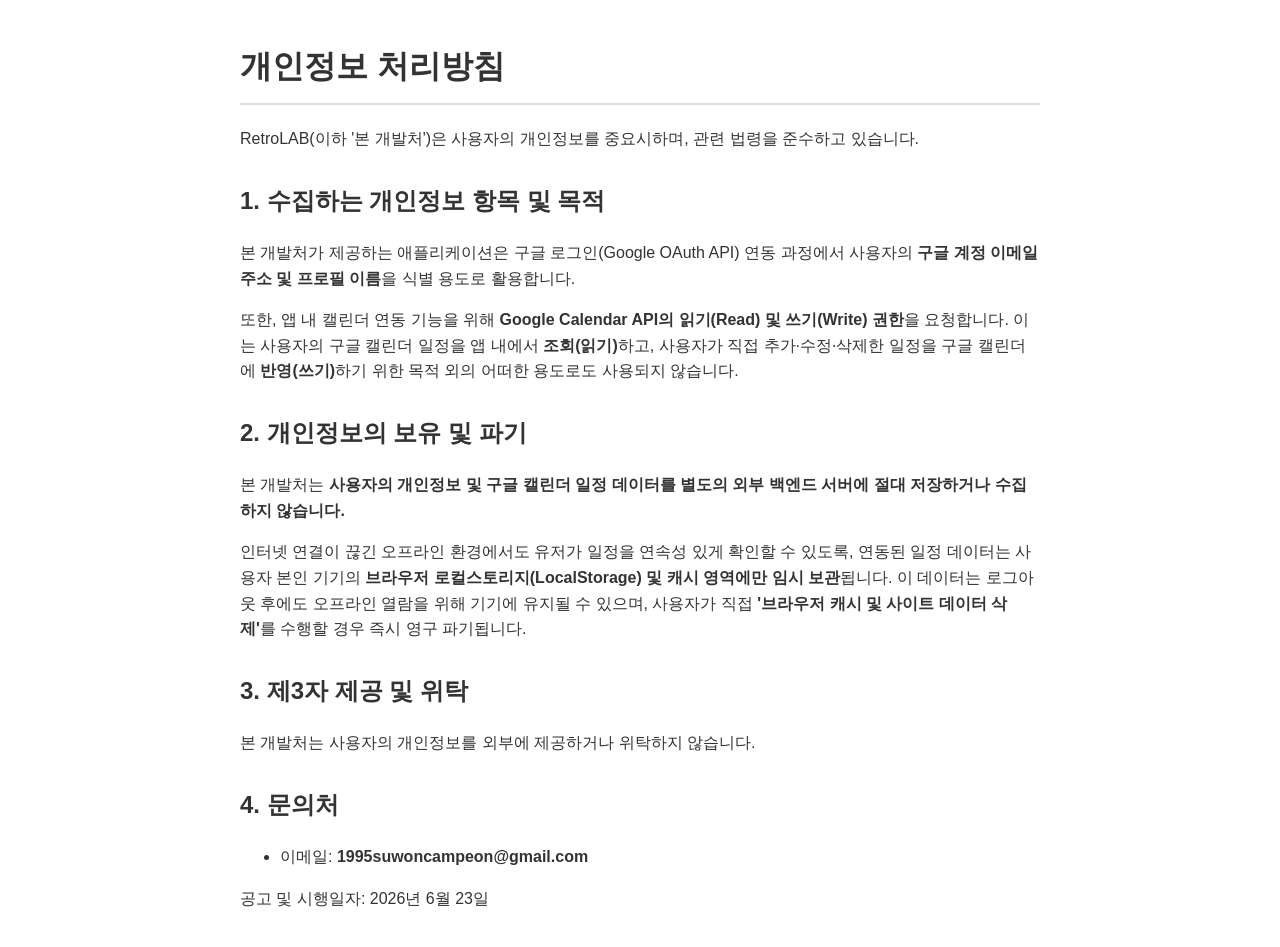
==== privacy.html @ 8c489ef8 "Add privacy policy page in privacy.html" ====
<!DOCTYPE html>
<html lang="ko">

<head>
    <meta charset="UTF-8">
    <meta name="viewport" content="width=device-width, initial-scale=1.0">
    <title>개인정보 처리방침 - RetroLAB</title>
    <style>
        body {
            font-family: sans-serif;
            line-height: 1.6;
            padding: 20px;
            max-width: 800px;
            margin: 0 auto;
            color: #333;
        }

        h1 {
            border-bottom: 2px solid #ddd;
            padding-bottom: 10px;
        }

        h2 {
            margin-top: 30px;
        }
    </style>
</head>

<body>
    <h1>개인정보 처리방침</h1>
    <p>RetroLAB(이하 '본 개발처')은 사용자의 개인정보를 중요시하며, 관련 법령을 준수하고 있습니다.</p>

    <h2>1. 수집하는 개인정보 항목 및 목적</h2>
    <p>본 개발처가 제공하는 애플리케이션은 구글 로그인(Google OAuth API) 연동 과정에서 사용자의 <strong>구글 계정 이메일 주소 및 프로필 이름</strong>을 식별 용도로 활용합니다.</p>
    <p>또한, 앱 내 캘린더 연동 기능을 위해 <strong>Google Calendar API의 읽기(Read) 및 쓰기(Write) 권한</strong>을 요청합니다. 이는 사용자의 구글 캘린더 일정을 앱 내에서 <strong>조회(읽기)</strong>하고, 사용자가 직접 추가·수정·삭제한 일정을 구글 캘린더에 <strong>반영(쓰기)</strong>하기 위한 목적 외의 어떠한 용도로도 사용되지 않습니다.</p>

    <h2>2. 개인정보의 보유 및 파기</h2>
    <p>본 개발처는 <strong>사용자의 개인정보 및 구글 캘린더 일정 데이터를 별도의 외부 백엔드 서버에 절대 저장하거나 수집하지 않습니다.</strong></p>
    <p>인터넷 연결이 끊긴 오프라인 환경에서도 유저가 일정을 연속성 있게 확인할 수 있도록, 연동된 일정 데이터는 사용자 본인 기기의 <strong>브라우저 로컬스토리지(LocalStorage) 및 캐시 영역에만 임시 보관</strong>됩니다. 이 데이터는 로그아웃 후에도 오프라인 열람을 위해 기기에 유지될 수 있으며, 사용자가 직접 <strong>'브라우저 캐시 및 사이트 데이터 삭제'</strong>를 수행할 경우 즉시 영구 파기됩니다.</p>

    <h2>3. 제3자 제공 및 위탁</h2>
    <p>본 개발처는 사용자의 개인정보를 외부에 제공하거나 위탁하지 않습니다.</p>

    <h2>4. 문의처</h2>
    <ul>
        <li>이메일: <strong>1995suwoncampeon@gmail.com</strong></li>
    </ul>
    <p>공고 및 시행일자: 2026년 6월 23일</p>
</body>

</html>
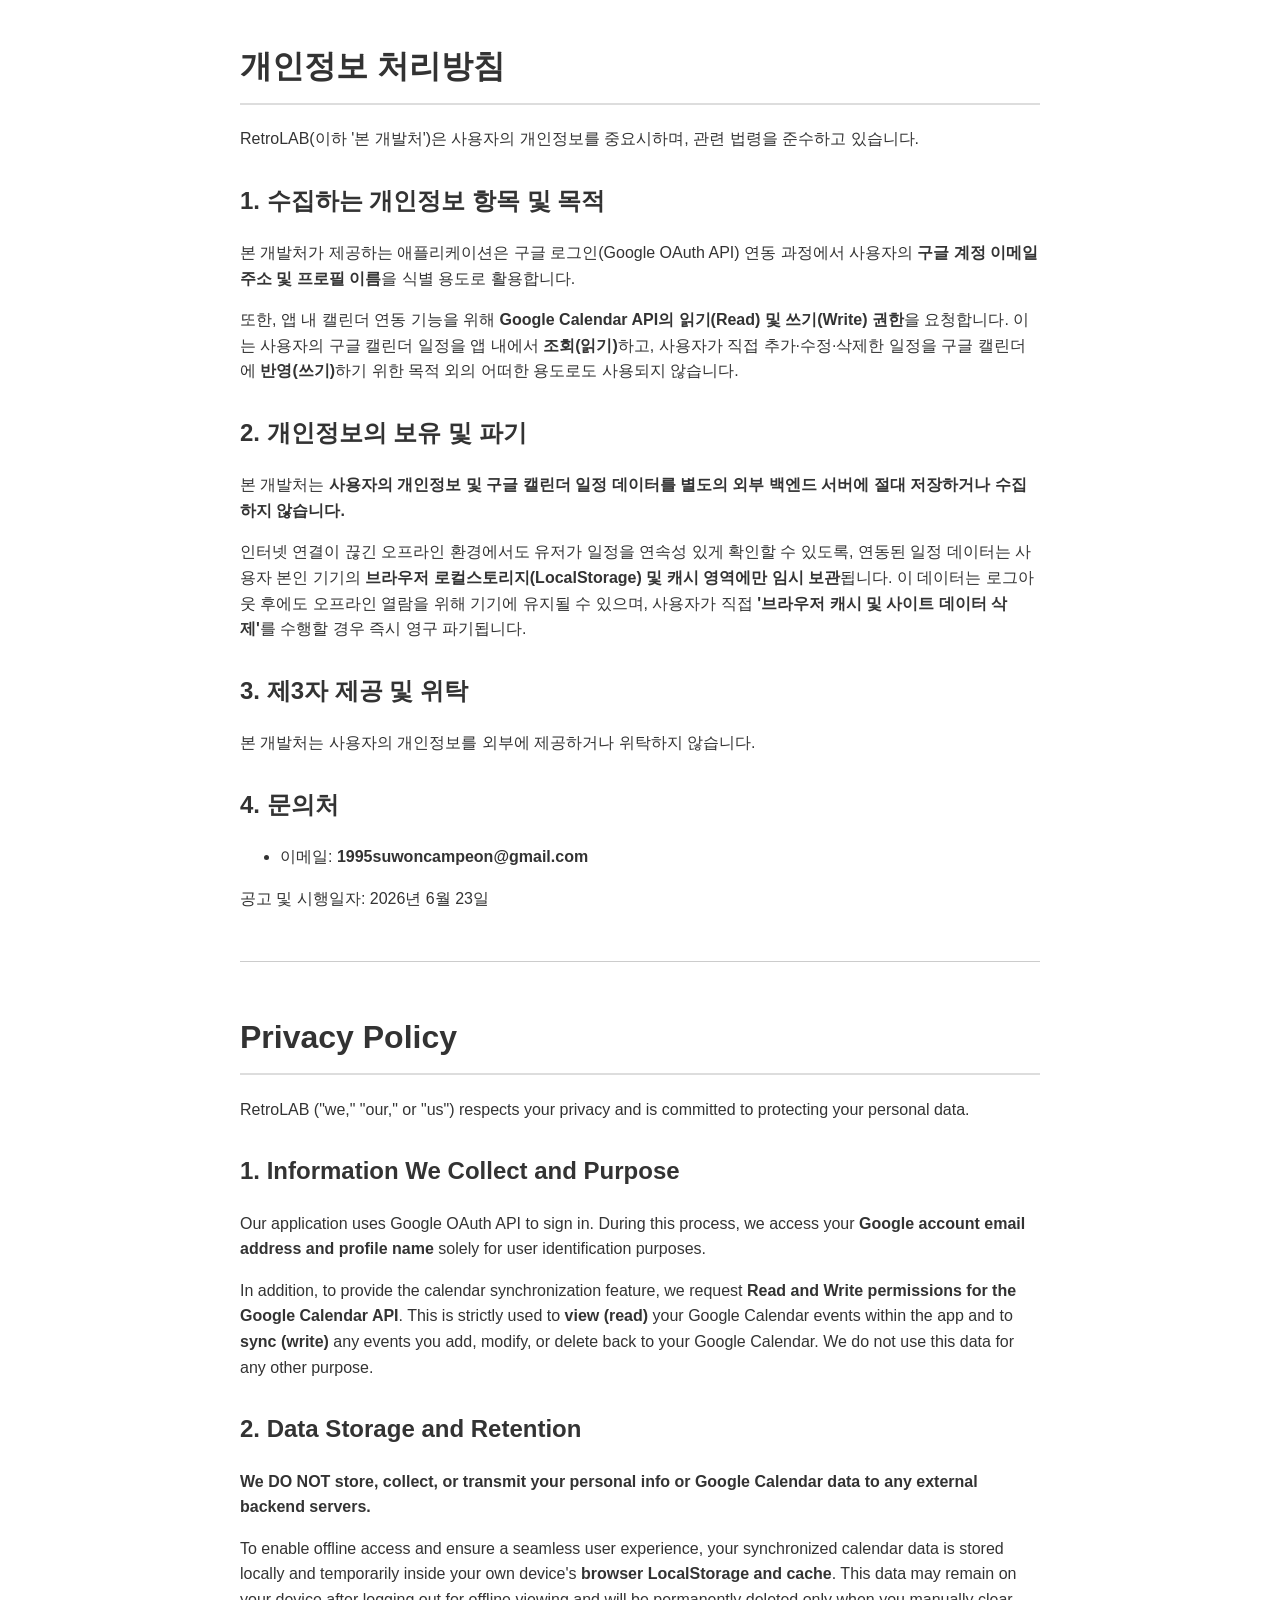
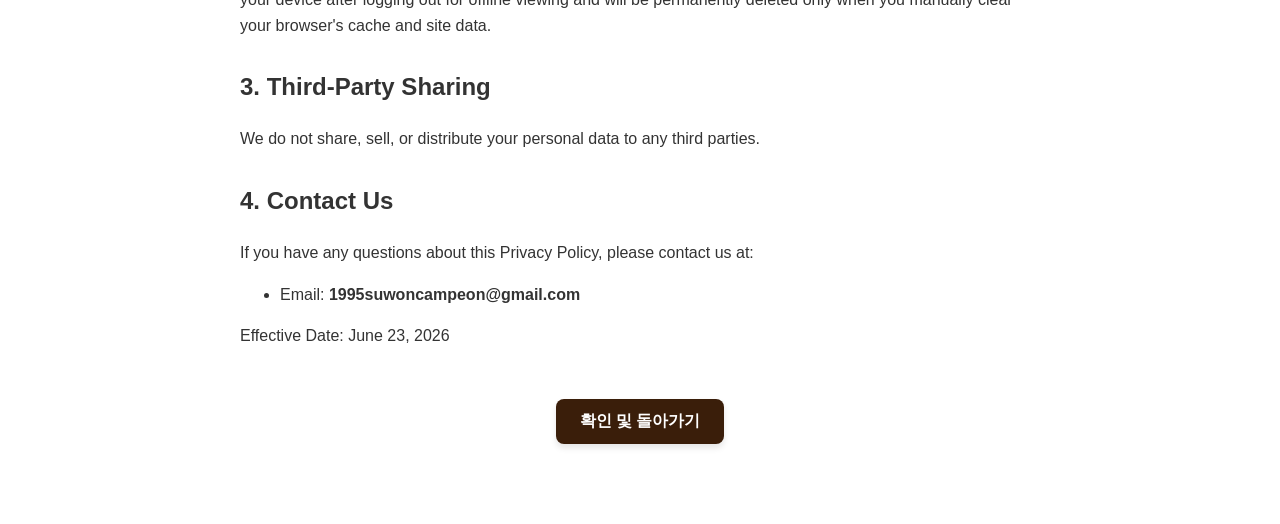
==== commit 82703e9c: "fixed problem in vintige theme fixed difficult about it is hard to find auto login text and privacy~" ====
--- a/privacy.html
+++ b/privacy.html
@@ -4,7 +4,7 @@
 <head>
     <meta charset="UTF-8">
     <meta name="viewport" content="width=device-width, initial-scale=1.0">
-    <title>개인정보 처리방침 - RetroLAB</title>
+    <title>개인정보 처리방침 / Privacy Policy - RetroLAB</title>
     <style>
         body {
             font-family: sans-serif;
@@ -23,29 +23,88 @@
         h2 {
             margin-top: 30px;
         }
+
+        .lang-section {
+            margin-bottom: 50px;
+        }
+
+        hr {
+            border: 0;
+            height: 1px;
+            background: #ccc;
+            margin: 50px 0;
+        }
     </style>
 </head>
 
 <body>
-    <h1>개인정보 처리방침</h1>
-    <p>RetroLAB(이하 '본 개발처')은 사용자의 개인정보를 중요시하며, 관련 법령을 준수하고 있습니다.</p>
 
-    <h2>1. 수집하는 개인정보 항목 및 목적</h2>
-    <p>본 개발처가 제공하는 애플리케이션은 구글 로그인(Google OAuth API) 연동 과정에서 사용자의 <strong>구글 계정 이메일 주소 및 프로필 이름</strong>을 식별 용도로 활용합니다.</p>
-    <p>또한, 앱 내 캘린더 연동 기능을 위해 <strong>Google Calendar API의 읽기(Read) 및 쓰기(Write) 권한</strong>을 요청합니다. 이는 사용자의 구글 캘린더 일정을 앱 내에서 <strong>조회(읽기)</strong>하고, 사용자가 직접 추가·수정·삭제한 일정을 구글 캘린더에 <strong>반영(쓰기)</strong>하기 위한 목적 외의 어떠한 용도로도 사용되지 않습니다.</p>
+    <!-- ==================== KOREAN VERSION ==================== -->
+    <div class="lang-section">
+        <h1>개인정보 처리방침</h1>
+        <p>RetroLAB(이하 '본 개발처')은 사용자의 개인정보를 중요시하며, 관련 법령을 준수하고 있습니다.</p>
 
-    <h2>2. 개인정보의 보유 및 파기</h2>
-    <p>본 개발처는 <strong>사용자의 개인정보 및 구글 캘린더 일정 데이터를 별도의 외부 백엔드 서버에 절대 저장하거나 수집하지 않습니다.</strong></p>
-    <p>인터넷 연결이 끊긴 오프라인 환경에서도 유저가 일정을 연속성 있게 확인할 수 있도록, 연동된 일정 데이터는 사용자 본인 기기의 <strong>브라우저 로컬스토리지(LocalStorage) 및 캐시 영역에만 임시 보관</strong>됩니다. 이 데이터는 로그아웃 후에도 오프라인 열람을 위해 기기에 유지될 수 있으며, 사용자가 직접 <strong>'브라우저 캐시 및 사이트 데이터 삭제'</strong>를 수행할 경우 즉시 영구 파기됩니다.</p>
+        <h2>1. 수집하는 개인정보 항목 및 목적</h2>
+        <p>본 개발처가 제공하는 애플리케이션은 구글 로그인(Google OAuth API) 연동 과정에서 사용자의 <strong>구글 계정 이메일 주소 및 프로필 이름</strong>을 식별 용도로
+            활용합니다.</p>
+        <p>또한, 앱 내 캘린더 연동 기능을 위해 <strong>Google Calendar API의 읽기(Read) 및 쓰기(Write) 권한</strong>을 요청합니다. 이는 사용자의 구글 캘린더
+            일정을 앱 내에서 <strong>조회(읽기)</strong>하고, 사용자가 직접 추가·수정·삭제한 일정을 구글 캘린더에 <strong>반영(쓰기)</strong>하기 위한 목적 외의 어떠한
+            용도로도 사용되지 않습니다.</p>
 
-    <h2>3. 제3자 제공 및 위탁</h2>
-    <p>본 개발처는 사용자의 개인정보를 외부에 제공하거나 위탁하지 않습니다.</p>
+        <h2>2. 개인정보의 보유 및 파기</h2>
+        <p>본 개발처는 <strong>사용자의 개인정보 및 구글 캘린더 일정 데이터를 별도의 외부 백엔드 서버에 절대 저장하거나 수집하지 않습니다.</strong></p>
+        <p>인터넷 연결이 끊긴 오프라인 환경에서도 유저가 일정을 연속성 있게 확인할 수 있도록, 연동된 일정 데이터는 사용자 본인 기기의 <strong>브라우저 로컬스토리지(LocalStorage) 및 캐시
+                영역에만 임시 보관</strong>됩니다. 이 데이터는 로그아웃 후에도 오프라인 열람을 위해 기기에 유지될 수 있으며, 사용자가 직접 <strong>'브라우저 캐시 및 사이트 데이터
+                삭제'</strong>를 수행할 경우 즉시 영구 파기됩니다.</p>
 
-    <h2>4. 문의처</h2>
-    <ul>
-        <li>이메일: <strong>1995suwoncampeon@gmail.com</strong></li>
-    </ul>
-    <p>공고 및 시행일자: 2026년 6월 23일</p>
+        <h2>3. 제3자 제공 및 위탁</h2>
+        <p>본 개발처는 사용자의 개인정보를 외부에 제공하거나 위탁하지 않습니다.</p>
+
+        <h2>4. 문의처</h2>
+        <ul>
+            <li>이메일: <strong>1995suwoncampeon@gmail.com</strong></li>
+        </ul>
+        <p>공고 및 시행일자: 2026년 6월 23일</p>
+    </div>
+
+    <hr>
+
+    <!-- ==================== ENGLISH VERSION ==================== -->
+    <div class="lang-section">
+        <h1>Privacy Policy</h1>
+        <p>RetroLAB ("we," "our," or "us") respects your privacy and is committed to protecting your personal data.</p>
+
+        <h2>1. Information We Collect and Purpose</h2>
+        <p>Our application uses Google OAuth API to sign in. During this process, we access your <strong>Google account
+                email address and profile name</strong> solely for user identification purposes.</p>
+        <p>In addition, to provide the calendar synchronization feature, we request <strong>Read and Write permissions
+                for the Google Calendar API</strong>. This is strictly used to <strong>view (read)</strong> your Google
+            Calendar events within the app and to <strong>sync (write)</strong> any events you add, modify, or delete
+            back to your Google Calendar. We do not use this data for any other purpose.</p>
+
+        <h2>2. Data Storage and Retention</h2>
+        <p><strong>We DO NOT store, collect, or transmit your personal info or Google Calendar data to any external
+                backend servers.</strong></p>
+        <p>To enable offline access and ensure a seamless user experience, your synchronized calendar data is stored
+            locally and temporarily inside your own device's <strong>browser LocalStorage and cache</strong>. This data
+            may remain on your device after logging out for offline viewing and will be permanently deleted only when
+            you manually clear your browser's cache and site data.</p>
+
+        <h2>3. Third-Party Sharing</h2>
+        <p>We do not share, sell, or distribute your personal data to any third parties.</p>
+
+        <h2>4. Contact Us</h2>
+        <p>If you have any questions about this Privacy Policy, please contact us at:</p>
+        <ul>
+            <li>Email: <strong>1995suwoncampeon@gmail.com</strong></li>
+        </ul>
+        <p>Effective Date: June 23, 2026</p>
+    </div>
+
+    <div style="text-align: center; margin: 40px 0 60px 0;">
+        <button onclick="history.back()" style="padding: 12px 24px; font-size: 1rem; cursor: pointer; background-color: #3a1e0a; color: white; border: none; border-radius: 8px; font-weight: bold; box-shadow: 0 4px 6px rgba(0,0,0,0.1);">확인 및 돌아가기</button>
+    </div>
+
 </body>
 
-</html>
+</html>
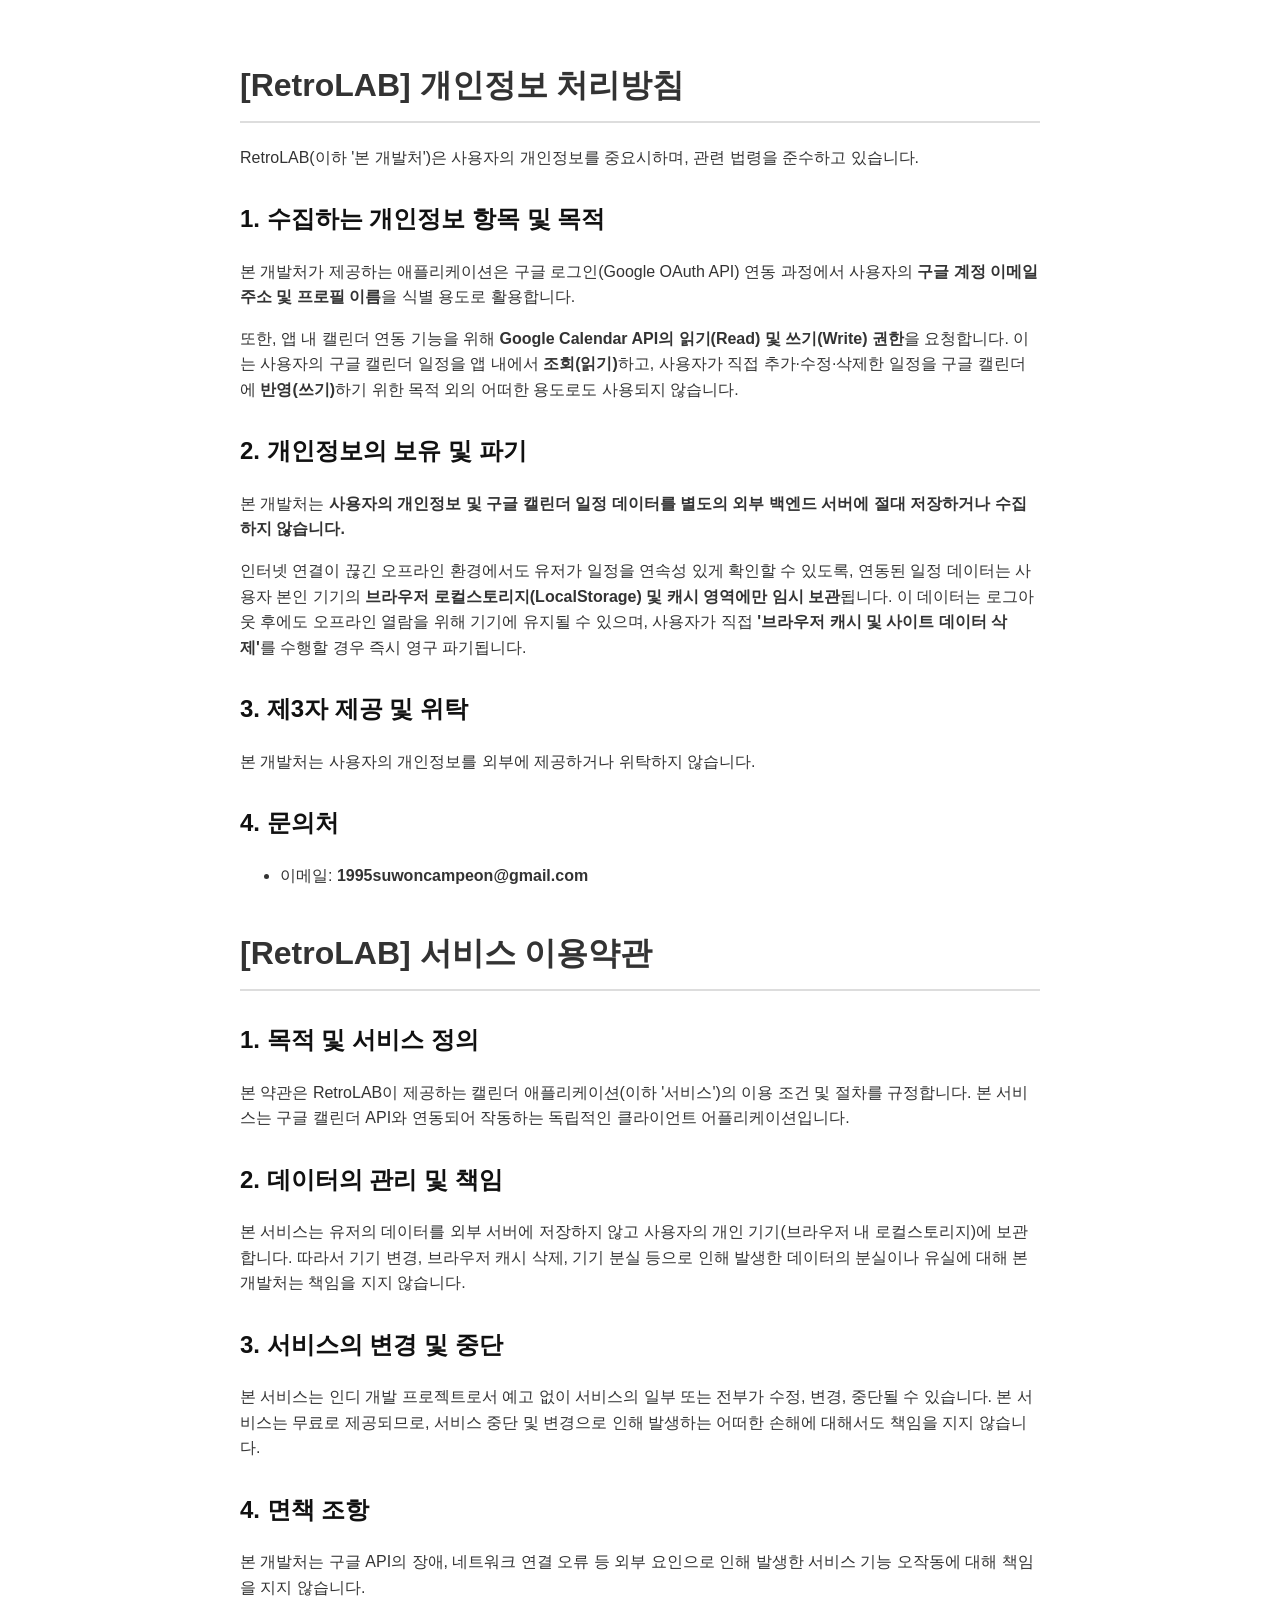
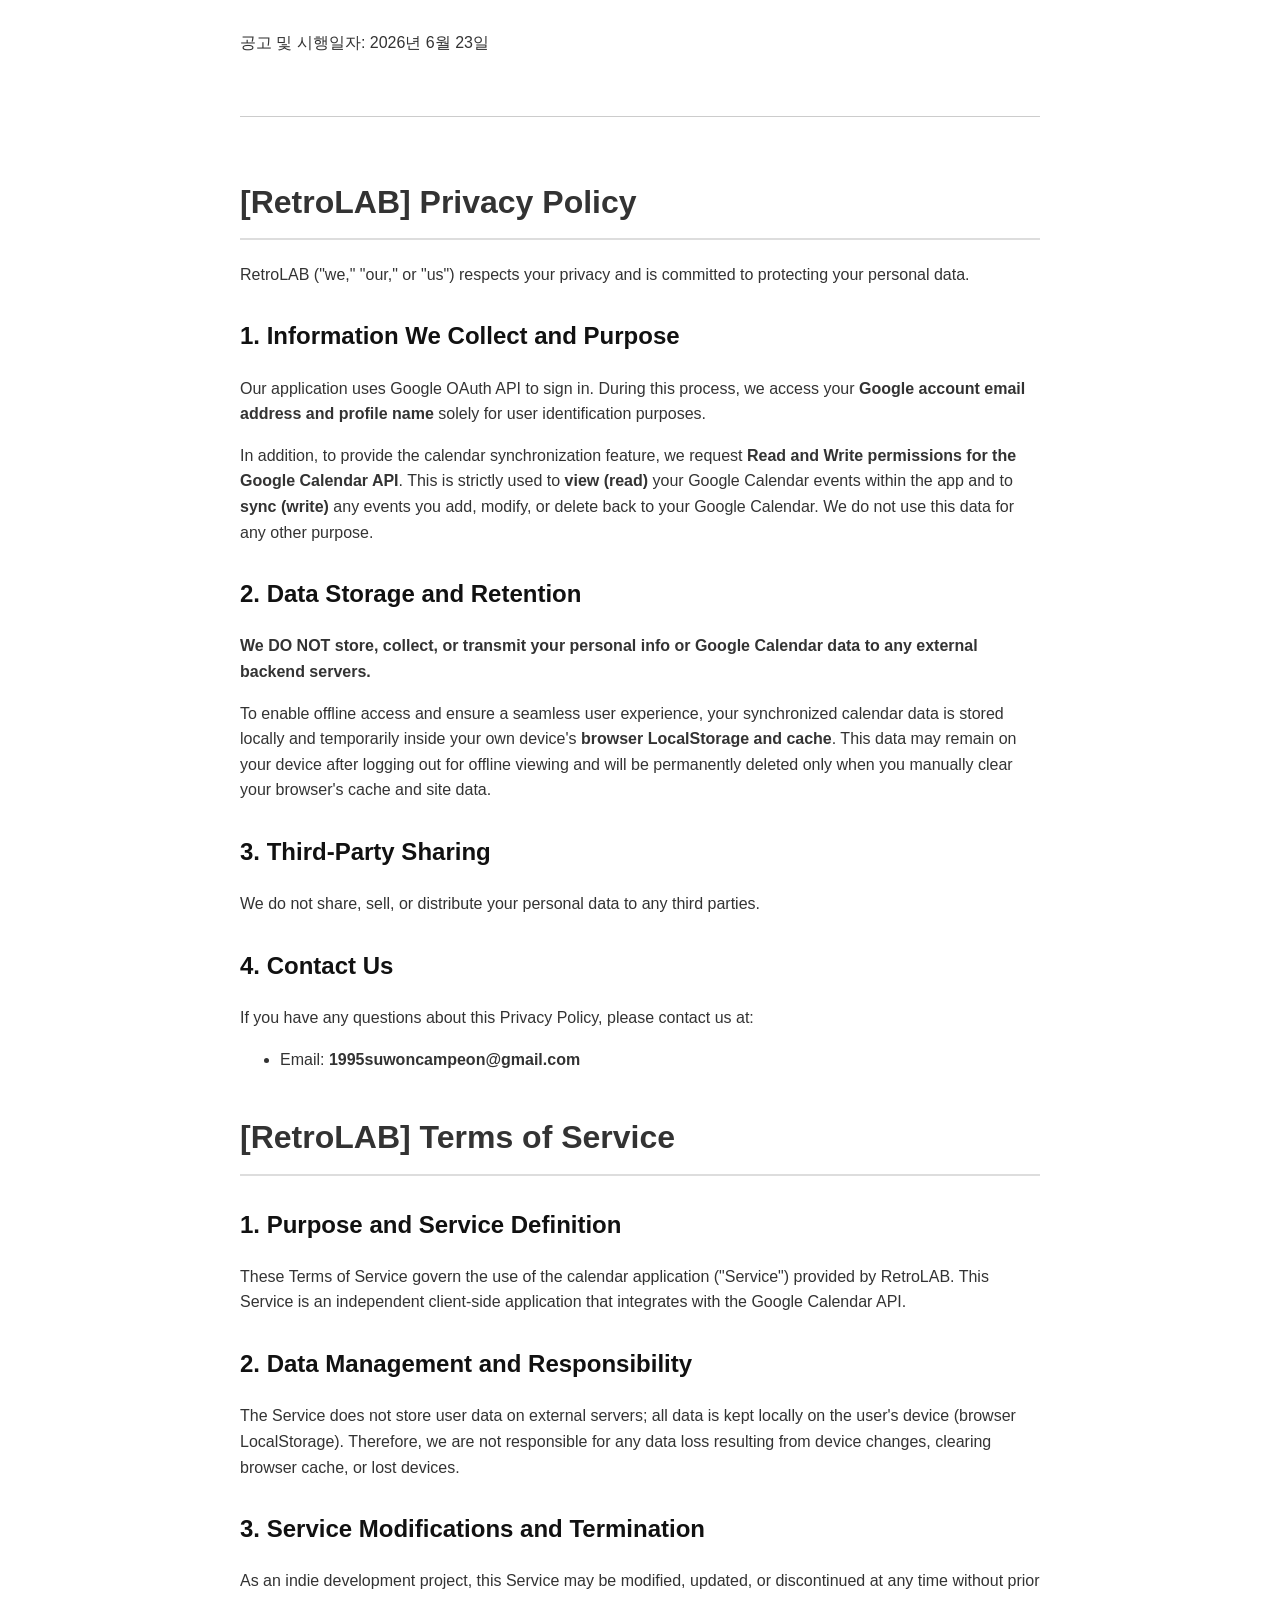
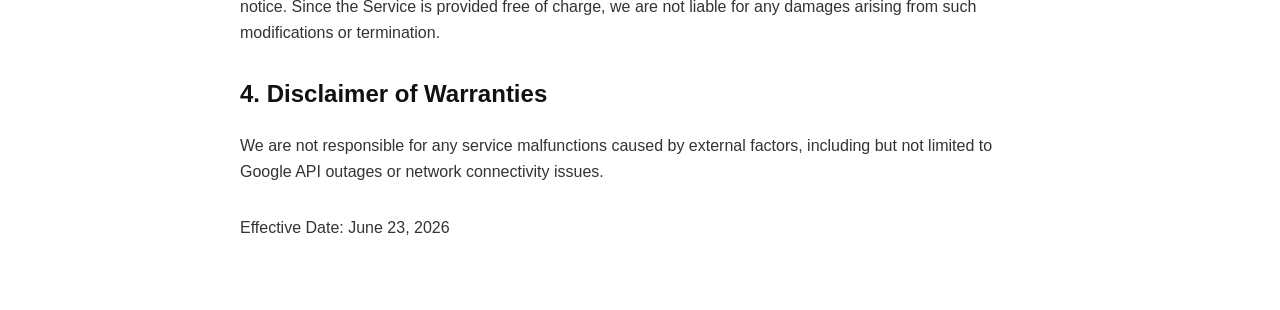
==== commit 5c6576b3: "added app serviece term" ====
--- a/privacy.html
+++ b/privacy.html
@@ -4,7 +4,7 @@
 <head>
     <meta charset="UTF-8">
     <meta name="viewport" content="width=device-width, initial-scale=1.0">
-    <title>개인정보 처리방침 / Privacy Policy - RetroLAB</title>
+    <title>약관 및 정책 / Terms and Policies - RetroLAB</title>
     <style>
         body {
             font-family: sans-serif;
@@ -18,21 +18,30 @@
         h1 {
             border-bottom: 2px solid #ddd;
             padding-bottom: 10px;
+            margin-top: 40px;
         }
 
         h2 {
             margin-top: 30px;
+            color: #111;
         }
 
         .lang-section {
             margin-bottom: 50px;
         }
 
+        .policy-box {
+            background-color: #f9f9f9;
+            padding: 15px 20px;
+            border-left: 4px solid #a3bded;
+            margin: 20px 0;
+        }
+
         hr {
             border: 0;
             height: 1px;
             background: #ccc;
-            margin: 50px 0;
+            margin: 60px 0;
         }
     </style>
 </head>
@@ -41,7 +50,7 @@
 
     <!-- ==================== KOREAN VERSION ==================== -->
     <div class="lang-section">
-        <h1>개인정보 처리방침</h1>
+        <h1>[RetroLAB] 개인정보 처리방침</h1>
         <p>RetroLAB(이하 '본 개발처')은 사용자의 개인정보를 중요시하며, 관련 법령을 준수하고 있습니다.</p>
 
         <h2>1. 수집하는 개인정보 항목 및 목적</h2>
@@ -64,14 +73,32 @@
         <ul>
             <li>이메일: <strong>1995suwoncampeon@gmail.com</strong></li>
         </ul>
-        <p>공고 및 시행일자: 2026년 6월 23일</p>
+
+        <h1>[RetroLAB] 서비스 이용약관</h1>
+
+        <h2>1. 목적 및 서비스 정의</h2>
+        <p>본 약관은 RetroLAB이 제공하는 캘린더 애플리케이션(이하 '서비스')의 이용 조건 및 절차를 규정합니다. 본 서비스는 구글 캘린더 API와 연동되어 작동하는 독립적인 클라이언트
+            어플리케이션입니다.</p>
+
+        <h2>2. 데이터의 관리 및 책임</h2>
+        <p>본 서비스는 유저의 데이터를 외부 서버에 저장하지 않고 사용자의 개인 기기(브라우저 내 로컬스토리지)에 보관합니다. 따라서 기기 변경, 브라우저 캐시 삭제, 기기 분실 등으로 인해 발생한 데이터의
+            분실이나 유실에 대해 본 개발처는 책임을 지지 않습니다.</p>
+
+        <h2>3. 서비스의 변경 및 중단</h2>
+        <p>본 서비스는 인디 개발 프로젝트로서 예고 없이 서비스의 일부 또는 전부가 수정, 변경, 중단될 수 있습니다. 본 서비스는 무료로 제공되므로, 서비스 중단 및 변경으로 인해 발생하는 어떠한 손해에
+            대해서도 책임을 지지 않습니다.</p>
+
+        <h2>4. 면책 조항</h2>
+        <p>본 개발처는 구글 API의 장애, 네트워크 연결 오류 등 외부 요인으로 인해 발생한 서비스 기능 오작동에 대해 책임을 지지 않습니다.</p>
+
+        <p style="margin-top:30px;">공고 및 시행일자: 2026년 6월 23일</p>
     </div>
 
     <hr>
 
     <!-- ==================== ENGLISH VERSION ==================== -->
     <div class="lang-section">
-        <h1>Privacy Policy</h1>
+        <h1>[RetroLAB] Privacy Policy</h1>
         <p>RetroLAB ("we," "our," or "us") respects your privacy and is committed to protecting your personal data.</p>
 
         <h2>1. Information We Collect and Purpose</h2>
@@ -98,11 +125,28 @@
         <ul>
             <li>Email: <strong>1995suwoncampeon@gmail.com</strong></li>
         </ul>
-        <p>Effective Date: June 23, 2026</p>
-    </div>
 
-    <div style="text-align: center; margin: 40px 0 60px 0;">
-        <button onclick="history.back()" style="padding: 12px 24px; font-size: 1rem; cursor: pointer; background-color: #3a1e0a; color: white; border: none; border-radius: 8px; font-weight: bold; box-shadow: 0 4px 6px rgba(0,0,0,0.1);">확인 및 돌아가기</button>
+        <h1>[RetroLAB] Terms of Service</h1>
+
+        <h2>1. Purpose and Service Definition</h2>
+        <p>These Terms of Service govern the use of the calendar application ("Service") provided by RetroLAB. This
+            Service is an independent client-side application that integrates with the Google Calendar API.</p>
+
+        <h2>2. Data Management and Responsibility</h2>
+        <p>The Service does not store user data on external servers; all data is kept locally on the user's device
+            (browser LocalStorage). Therefore, we are not responsible for any data loss resulting from device changes,
+            clearing browser cache, or lost devices.</p>
+
+        <h2>3. Service Modifications and Termination</h2>
+        <p>As an indie development project, this Service may be modified, updated, or discontinued at any time without
+            prior notice. Since the Service is provided free of charge, we are not liable for any damages arising from
+            such modifications or termination.</p>
+
+        <h2>4. Disclaimer of Warranties</h2>
+        <p>We are not responsible for any service malfunctions caused by external factors, including but not limited to
+            Google API outages or network connectivity issues.</p>
+
+        <p style="margin-top:30px;">Effective Date: June 23, 2026</p>
     </div>
 
 </body>
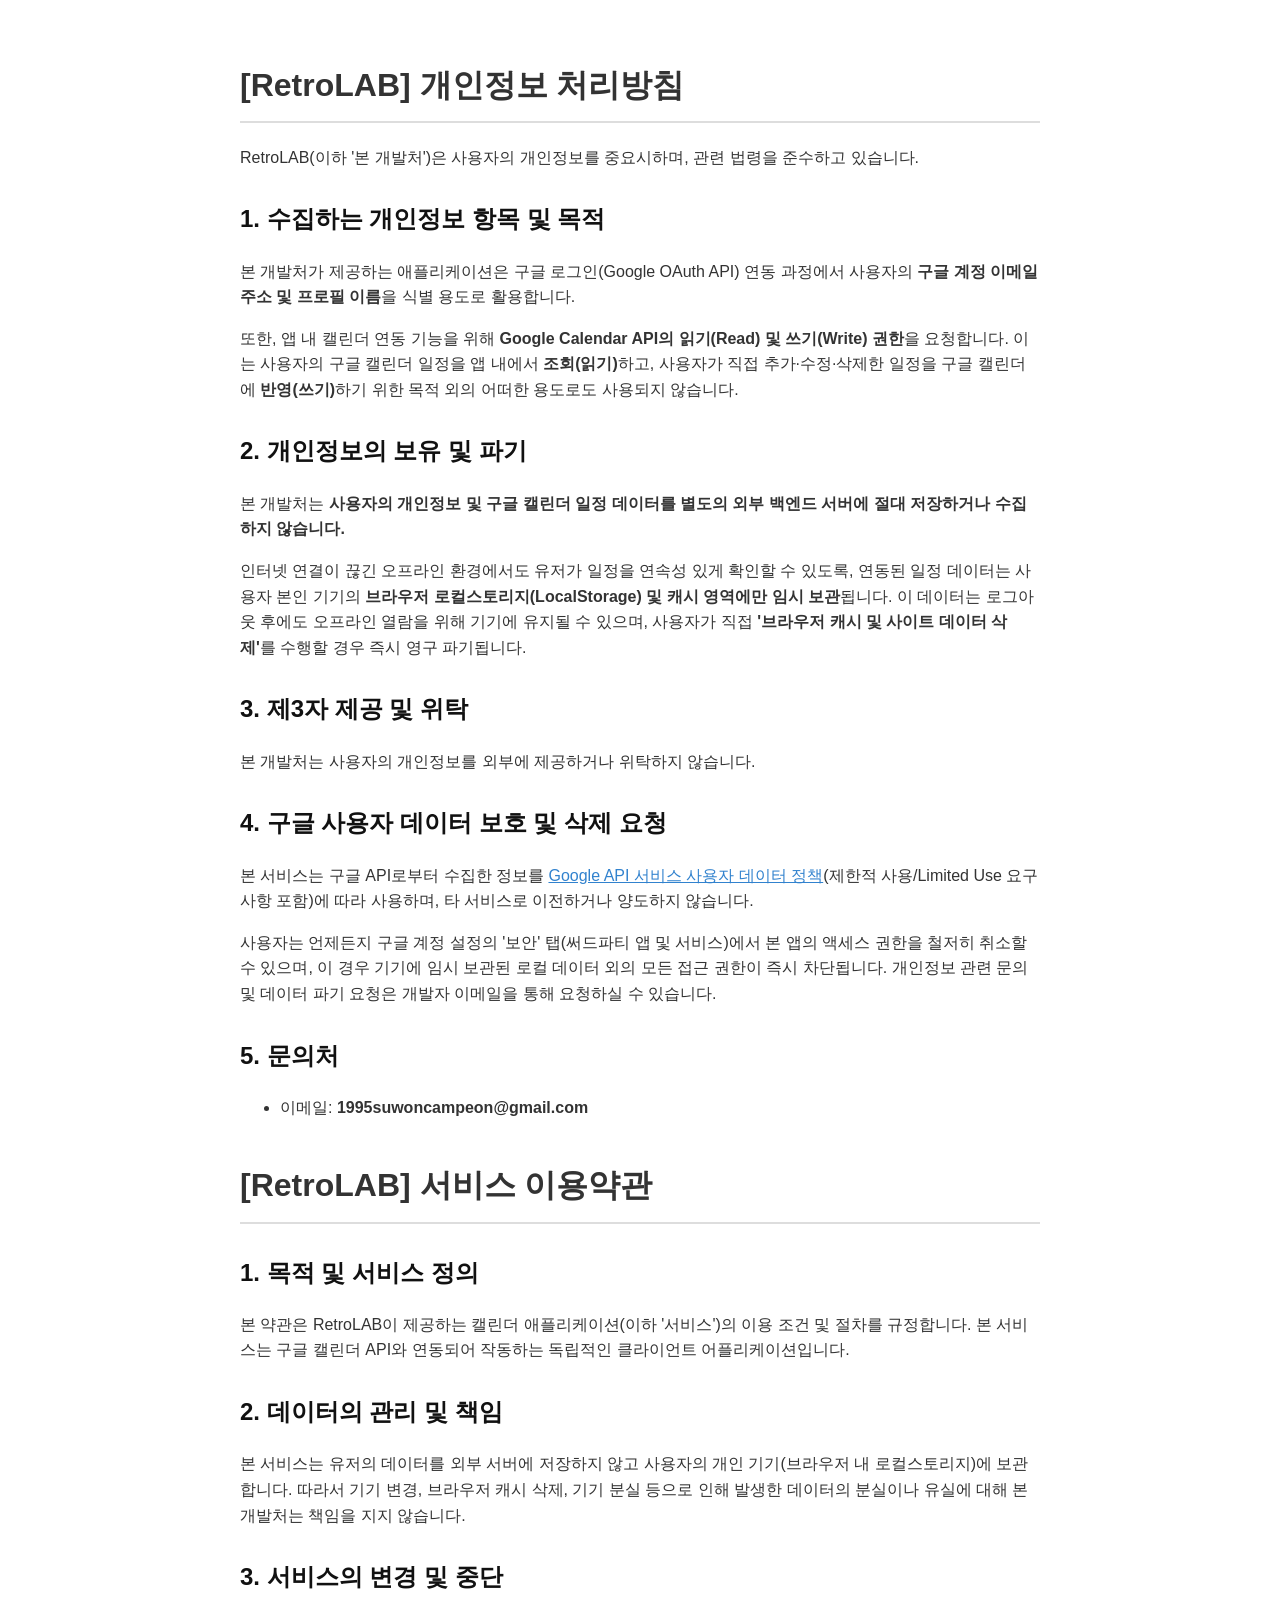
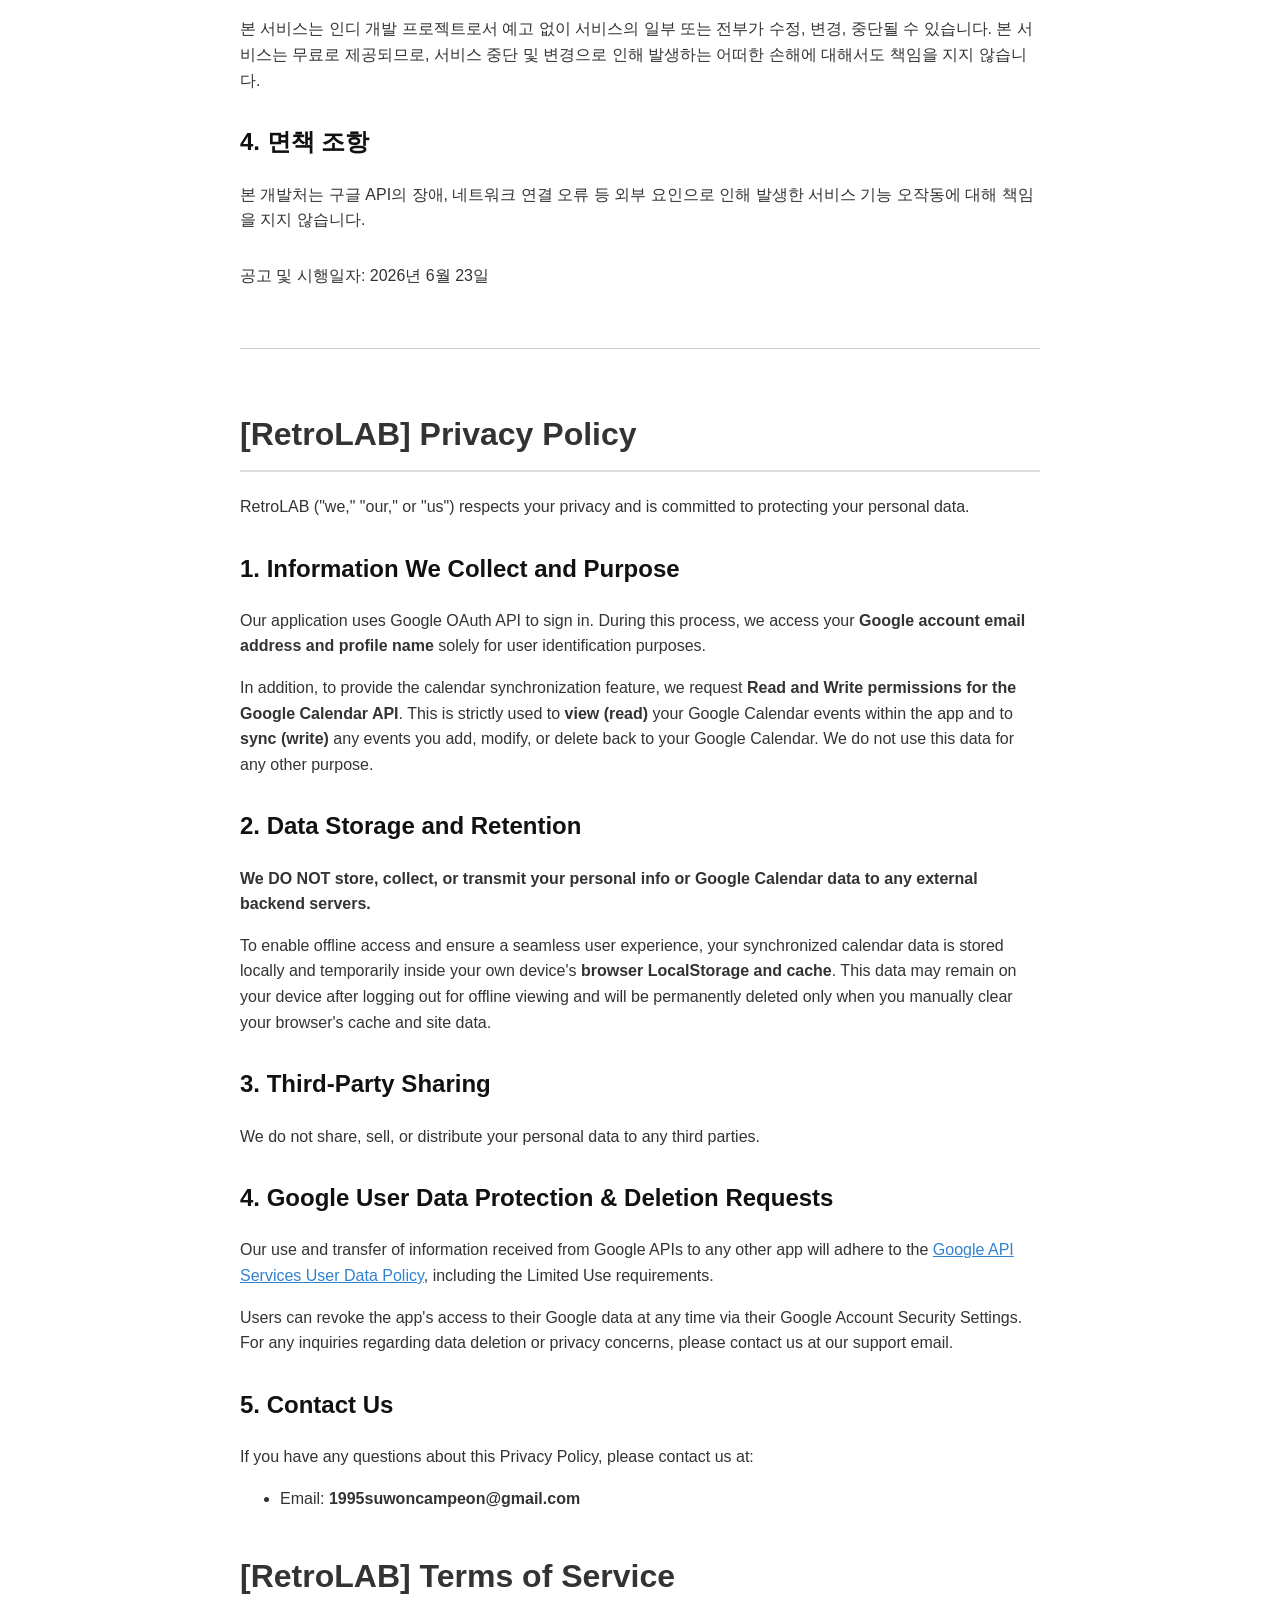
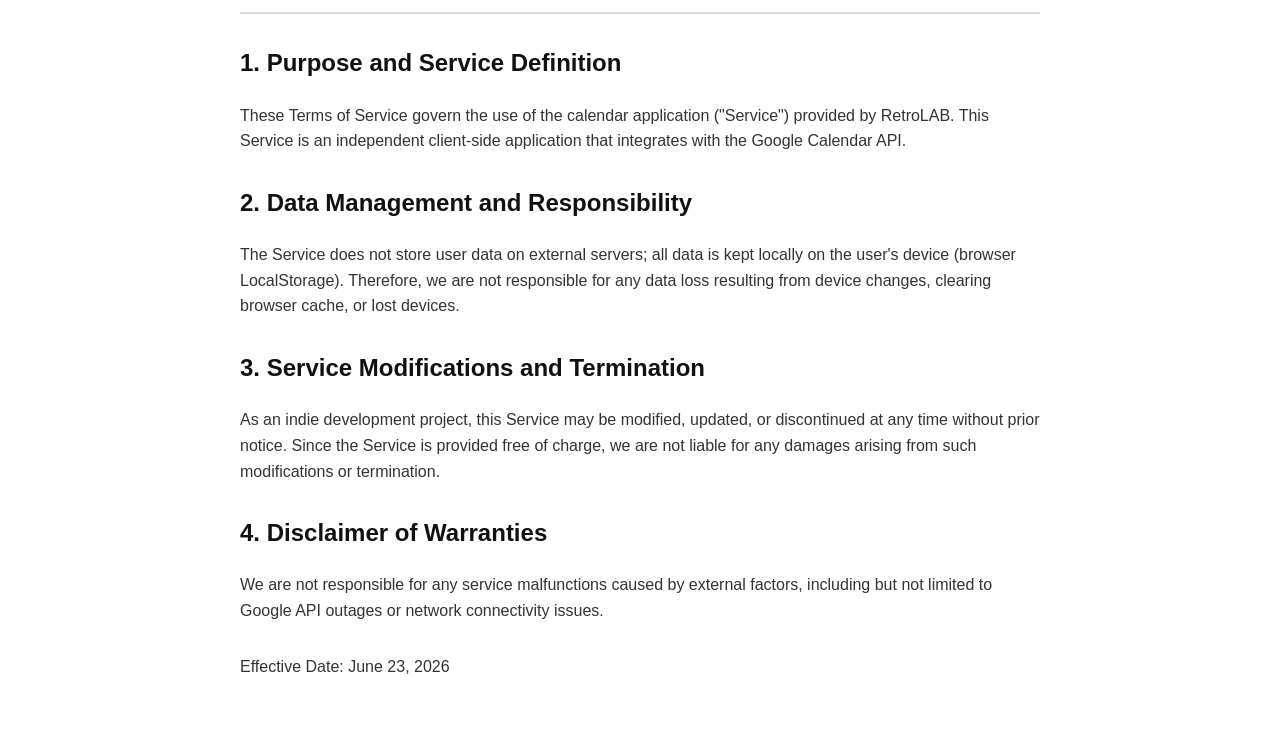
==== commit 3873f194: "policy" ====
--- a/privacy.html
+++ b/privacy.html
@@ -43,6 +43,11 @@
             background: #ccc;
             margin: 60px 0;
         }
+
+        a {
+            color: #3182ce;
+            text-decoration: underline;
+        }
     </style>
 </head>
 
@@ -69,7 +74,14 @@
         <h2>3. 제3자 제공 및 위탁</h2>
         <p>본 개발처는 사용자의 개인정보를 외부에 제공하거나 위탁하지 않습니다.</p>
 
-        <h2>4. 문의처</h2>
+        <h2>4. 구글 사용자 데이터 보호 및 삭제 요청</h2>
+        <p>본 서비스는 구글 API로부터 수집한 정보를 <a href="https://developers.google.com/terms/api-services-user-data-policy"
+                target="_blank" rel="noopener noreferrer">Google API 서비스 사용자 데이터 정책</a>(제한적 사용/Limited Use 요구사항 포함)에 따라
+            사용하며, 타 서비스로 이전하거나 양도하지 않습니다.</p>
+        <p>사용자는 언제든지 구글 계정 설정의 '보안' 탭(써드파티 앱 및 서비스)에서 본 앱의 액세스 권한을 철저히 취소할 수 있으며, 이 경우 기기에 임시 보관된 로컬 데이터 외의 모든 접근 권한이 즉시
+            차단됩니다. 개인정보 관련 문의 및 데이터 파기 요청은 개발자 이메일을 통해 요청하실 수 있습니다.</p>
+
+        <h2>5. 문의처</h2>
         <ul>
             <li>이메일: <strong>1995suwoncampeon@gmail.com</strong></li>
         </ul>
@@ -120,7 +132,16 @@
         <h2>3. Third-Party Sharing</h2>
         <p>We do not share, sell, or distribute your personal data to any third parties.</p>
 
-        <h2>4. Contact Us</h2>
+        <h2>4. Google User Data Protection & Deletion Requests</h2>
+        <p>Our use and transfer of information received from Google APIs to any other app will adhere to the <a
+                href="https://developers.google.com/terms/api-services-user-data-policy" target="_blank"
+                rel="noopener noreferrer">Google API Services User Data Policy</a>, including the Limited Use
+            requirements.</p>
+        <p>Users can revoke the app's access to their Google data at any time via their Google Account Security
+            Settings. For any inquiries regarding data deletion or privacy concerns, please contact us at our support
+            email.</p>
+
+        <h2>5. Contact Us</h2>
         <p>If you have any questions about this Privacy Policy, please contact us at:</p>
         <ul>
             <li>Email: <strong>1995suwoncampeon@gmail.com</strong></li>
